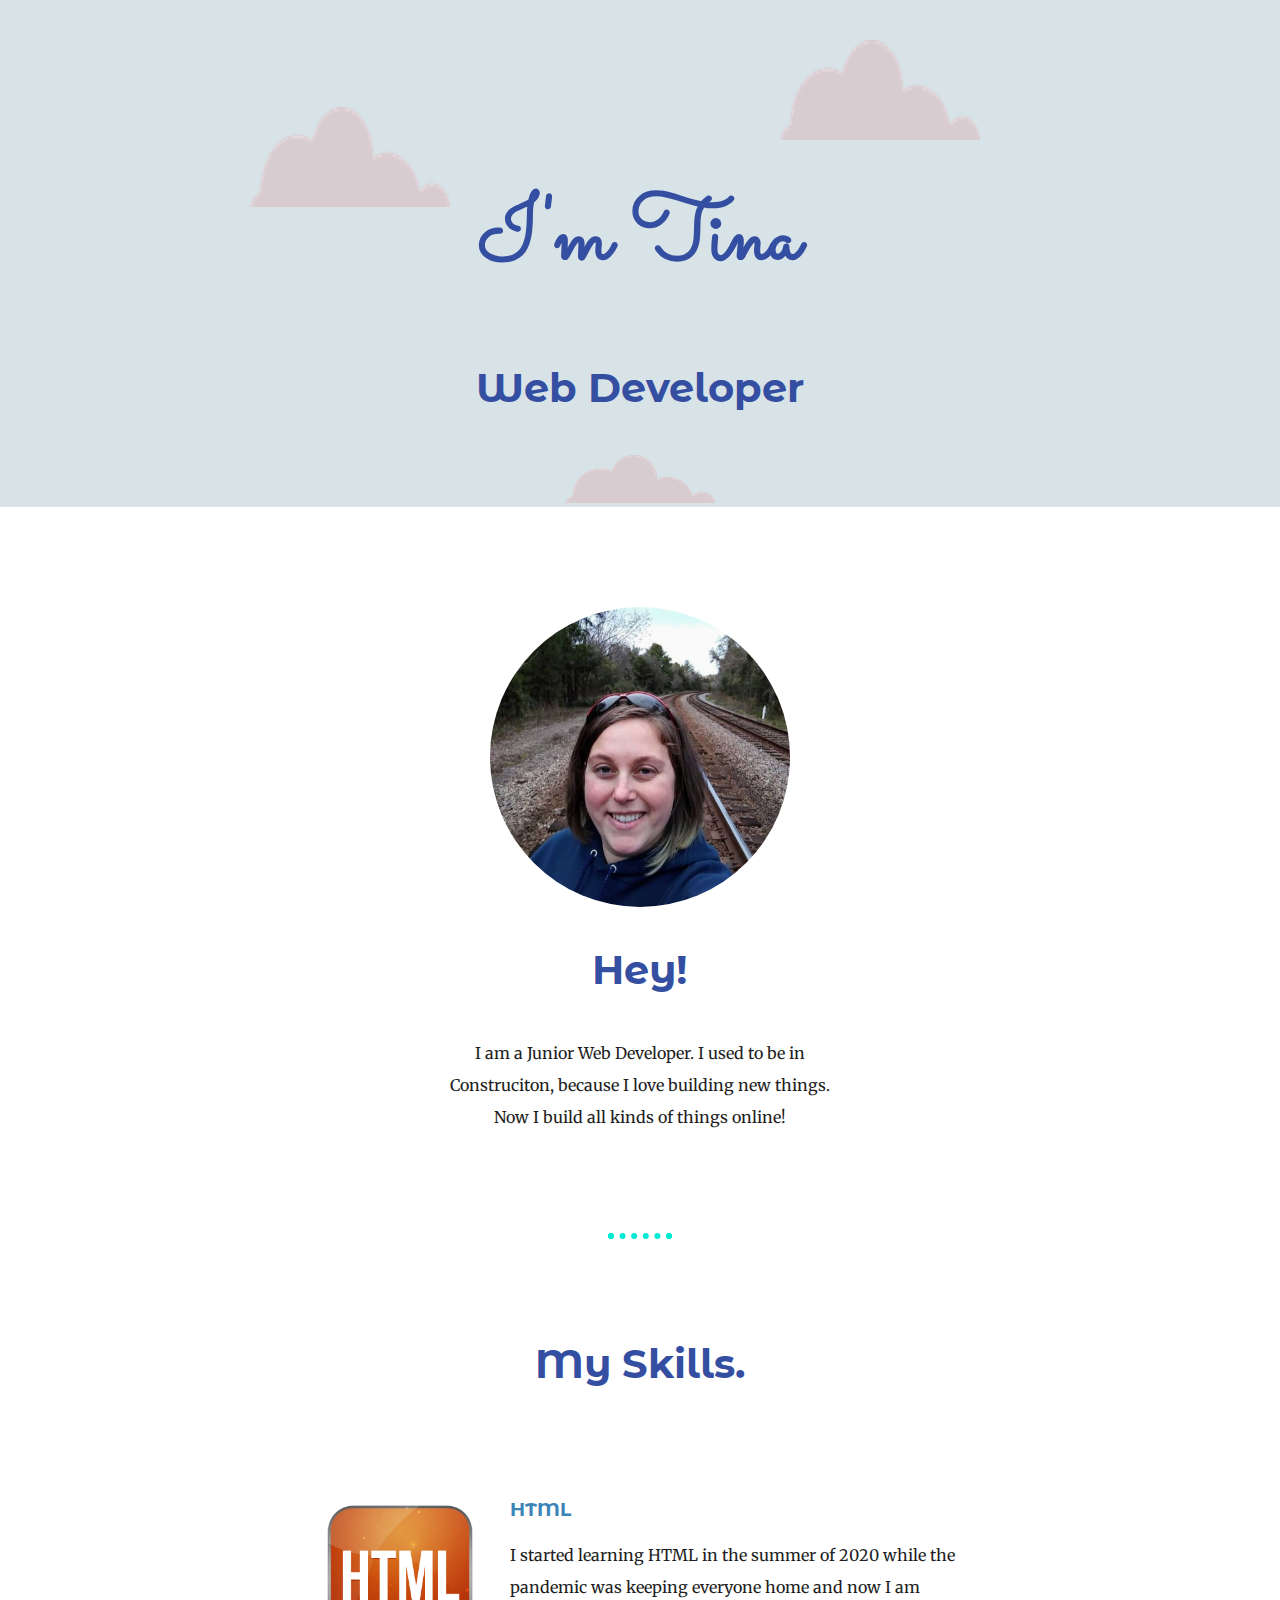
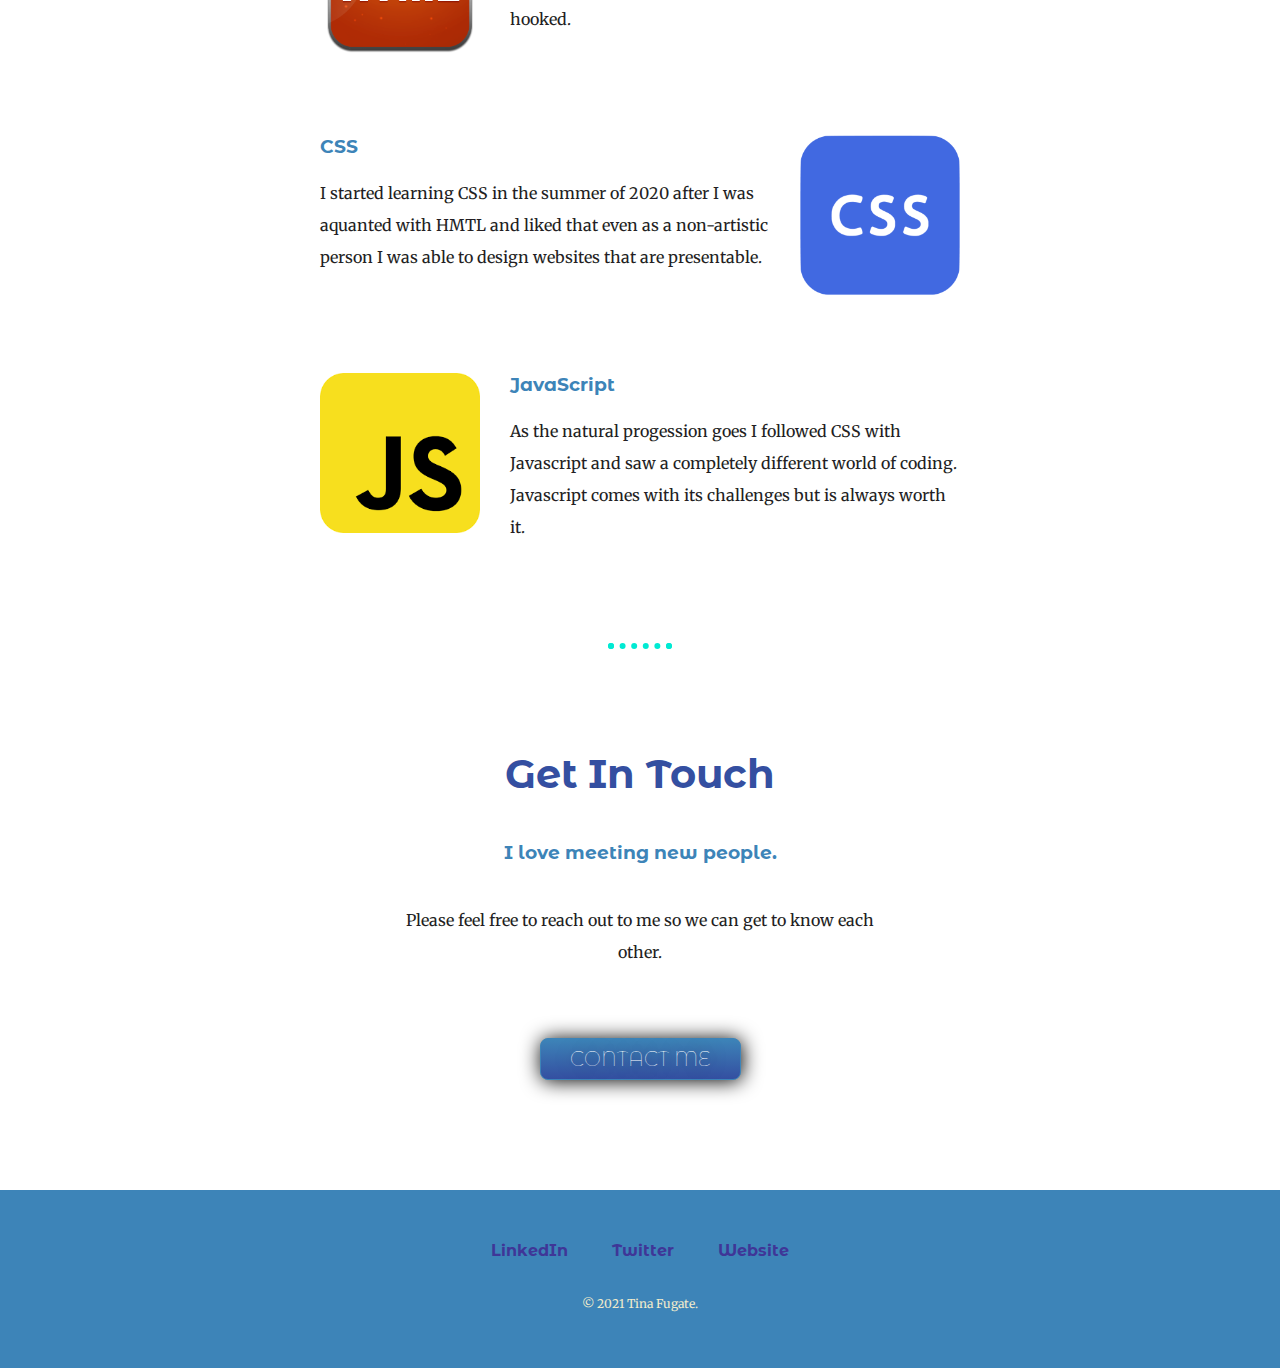
==== Updated CSS- My Site/index.html @ fb4b7ac9 "Add files via upload" ====
<!DOCTYPE html>
<html lang="en">
<head>
  <meta charset="UTF-8">
  <meta name="viewport" content="width=device-width, initial-scale=1.0">
  <meta http-equiv="X-UA-Compatible" content="ie=edge">
  <title>Tina Fugate</title>
  <link rel="stylesheet" href="css/style.css">
  <link rel="icon" href="favicon (1).ico">
  <link rel="preconnect" href="https://fonts.gstatic.com">
<link href="https://fonts.googleapis.com/css2?family=Merriweather:ital@1&family=Montserrat+Alternates:wght@200&family=Sacramento&display=swap" rel="stylesheet">
</head>
<body>
  <div class="top-container">
    <img class="top-cloud" src="images/cloud.png" alt="cloud-img">
    <h1>I'm Tina</h1>
    <h2>Web Developer</h2>
    <img class="bottom-cloud" src="images/cloud.png" alt="cloud-img">
    <img class="centered-cloud" src="images/cloud.png" alt="cloud-img">
    </div>
  <div class="middle-container">
    <div class="profile">
      <img class="me" src="images/Me.jfif" alt="Picture of Tina Fugate">
      <h2>Hey!</h2>
      <p class="intro">I am a Junior Web Developer. I used to be in Construciton, because I love building new things. Now I build all kinds of things online!</p>
    </div>
    <hr>
    <div class="skills">
      <h2>My Skills.</h2>
      <div class="skill-row">
        <img class="HTML" src="images/html.png" alt="HTML Icon">
        <h3>HTML</h3>
        <p>I started learning HTML in the summer of 2020 while the pandemic was keeping everyone home and now I am hooked.</p>
      </div>
      <div class="skill-row">
        <img class="css" src="images/css.png" alt="CSS Icon">
        <h3>CSS</h3>
        <p>I started learning CSS in the summer of 2020 after I was aquanted with HMTL and liked that even as a non-artistic person I was able to design websites that are presentable.</p>
      </div>
      <div class="skill-row">
        <img class="JS" src="images/JS.png" alt="JS Icon">
        <h3>JavaScript</h3>
        <p>As the natural progession goes I followed CSS with Javascript and saw a completely different world of coding. Javascript comes with its challenges but is always worth it.</p>
      </div>
    </div>
    <hr>
    <div class="contact-me">
      <h2>Get In Touch</h2>
      <h3>I love meeting new people.</h3>
      <p class="contact-message">Please feel free to reach out to me so we can get to know each other.</p>
      <a class="btn" href="mailto:cmfugate10@gmail.com">CONTACT ME</a>
    </div>
  </div>


  <div class="bottom-container">
    <a class="footer-link" href="https://www.linkedin.com/in/tina-fugate-a6144811/">LinkedIn</a>
    <a class="footer-link" href="https://twitter.com/Tfugate10">Twitter</a>
    <a class="footer-link" href="https://www.appbrewery.co/">Website</a>
    <p class="copyright">© 2021 Tina Fugate.</p>
  </div>
</body>
</html>
---- Updated CSS- My Site/css/style.css ----
body {
  margin: 0;
  text-align: center;
  font-family: 'Merriweather', serif;
  color:#231E23;

}

h1 {
  font-size: 5.625rem;
  margin: 50px auto 0 auto;
  font-family: 'Sacramento', cursive;
  color: #344fa1;
  line-height: 2;
}

h2 {
  font-family: 'Montserrat Alternates', sans-serif;
  font-size: 2.5rem;
  color: #344fa1;
  font-weight: bold;
padding-bottom: 10px;
}

h3 {
  font-family: 'Montserrat Alternates', sans-serif;
  color:#3d84b8;
}
p{
  line-height: 2;
}
anchor-tag{
  color: #3d84b8;
}

div {

}
hr{
  border: dotted #00ead3 6px;
  border-bottom: none;
  width: 4%;
  margin: 100px auto;

}
a{
  color:#3F3697;
  font-family: 'Montserrat Alternates', sans-serif;
  font-weight: bolder;
  margin: 10px 20px;
  text-decoration: none;

}
a:hover{
  color: #f0ebcc;
}

.top-container {
  position: relative;
  padding-top: 100px;
  background-color: #D8E3E7;
}

.intro{
  width: 30%;
  margin: auto;
}
.skill-row{
width:50%;
margin:100px auto;
text-align: left;

}



.middle-container {
  margin: 100px 0;
}

.bottom-container {
  background-color: #3D84B8;
padding: 50px 0 20px;
}

.bottom-cloud {
  position: absolute;
  left: 250px;
  bottom: 300px;
  width: 200px;
  height: 100px;
}
.contact-message{
  width: 40%;
  margin: 40px auto 60px;
}
.copyright{
  color: #f0ebcc;
  font-size: .75rem;
  padding: 20px 0;
}
.top-cloud {
  position: absolute;
  right: 300px;
  top: 40px;
  width: 200px;
  height: 100px;
}
.centered-cloud{
  right: 400px;
  bottom:150px;
}

.me {
  border-radius: 50%;
  width: 300px;
  height: 300px;
}

.HTML{
  width: 25%;
  float: left;
  margin-right: 30px;

}

.css{
  width: 25%;
  float: right;
  margin-left: 30px;
}

.JS{
  width: 25%;
  float: left;
  margin-right: 30px;
}
.btn {
   background: #3D84B8;
   background-image: -webkit-linear-gradient(top, #3D84B8, #344FA1);
   background-image: -moz-linear-gradient(top, #3D84B8, #344FA1);
   background-image: -ms-linear-gradient(top, #3D84B8, #344FA1);
   background-image: -o-linear-gradient(top, #3D84B8, #344FA1);
   background-image: -webkit-gradient(to bottom, #3D84B8, #344FA1);
   -webkit-border-radius: 8px;
   -moz-border-radius: 8px;
   border-radius: 8px;
   height: 0;
   line-height: 0;
   color: #FFFFFF;
  font-family: 'Montserrat Alternates', sans-serif;
   width: 159px;
   font-size: 20px;
   font-weight: 100;
   padding: 20px;
   -webkit-box-shadow: 1px 1px 20px 0 #000000;
   -moz-box-shadow: 1px 1px 20px 0 #000000;
   box-shadow: 1px 1px 20px 0 #000000;
   text-shadow: 1px 1px 20px #000000;
   border: solid #3D84B8 1px;
   text-decoration: none;
   display: inline-block;
   cursor: pointer;
   text-align: center;
}

.btn:hover {
   border: solid #3D84B8 1px;
   background: #344FA1;
   background-image: -webkit-linear-gradient(top, #3D84B8, #344FA1);
   background-image: -moz-linear-gradient(top, #3D84B8, #344FA1);
   background-image: -ms-linear-gradient(top, #3D84B8, #344FA1);
   background-image: -o-linear-gradient(top, #3D84B8, #344FA1);
   background-image: -webkit-gradient(to bottom, #3D84B8, #344FA1);
   -webkit-border-radius: 20px;
   -moz-border-radius: 20px;
   border-radius: 20px;
   text-decoration: none;
}
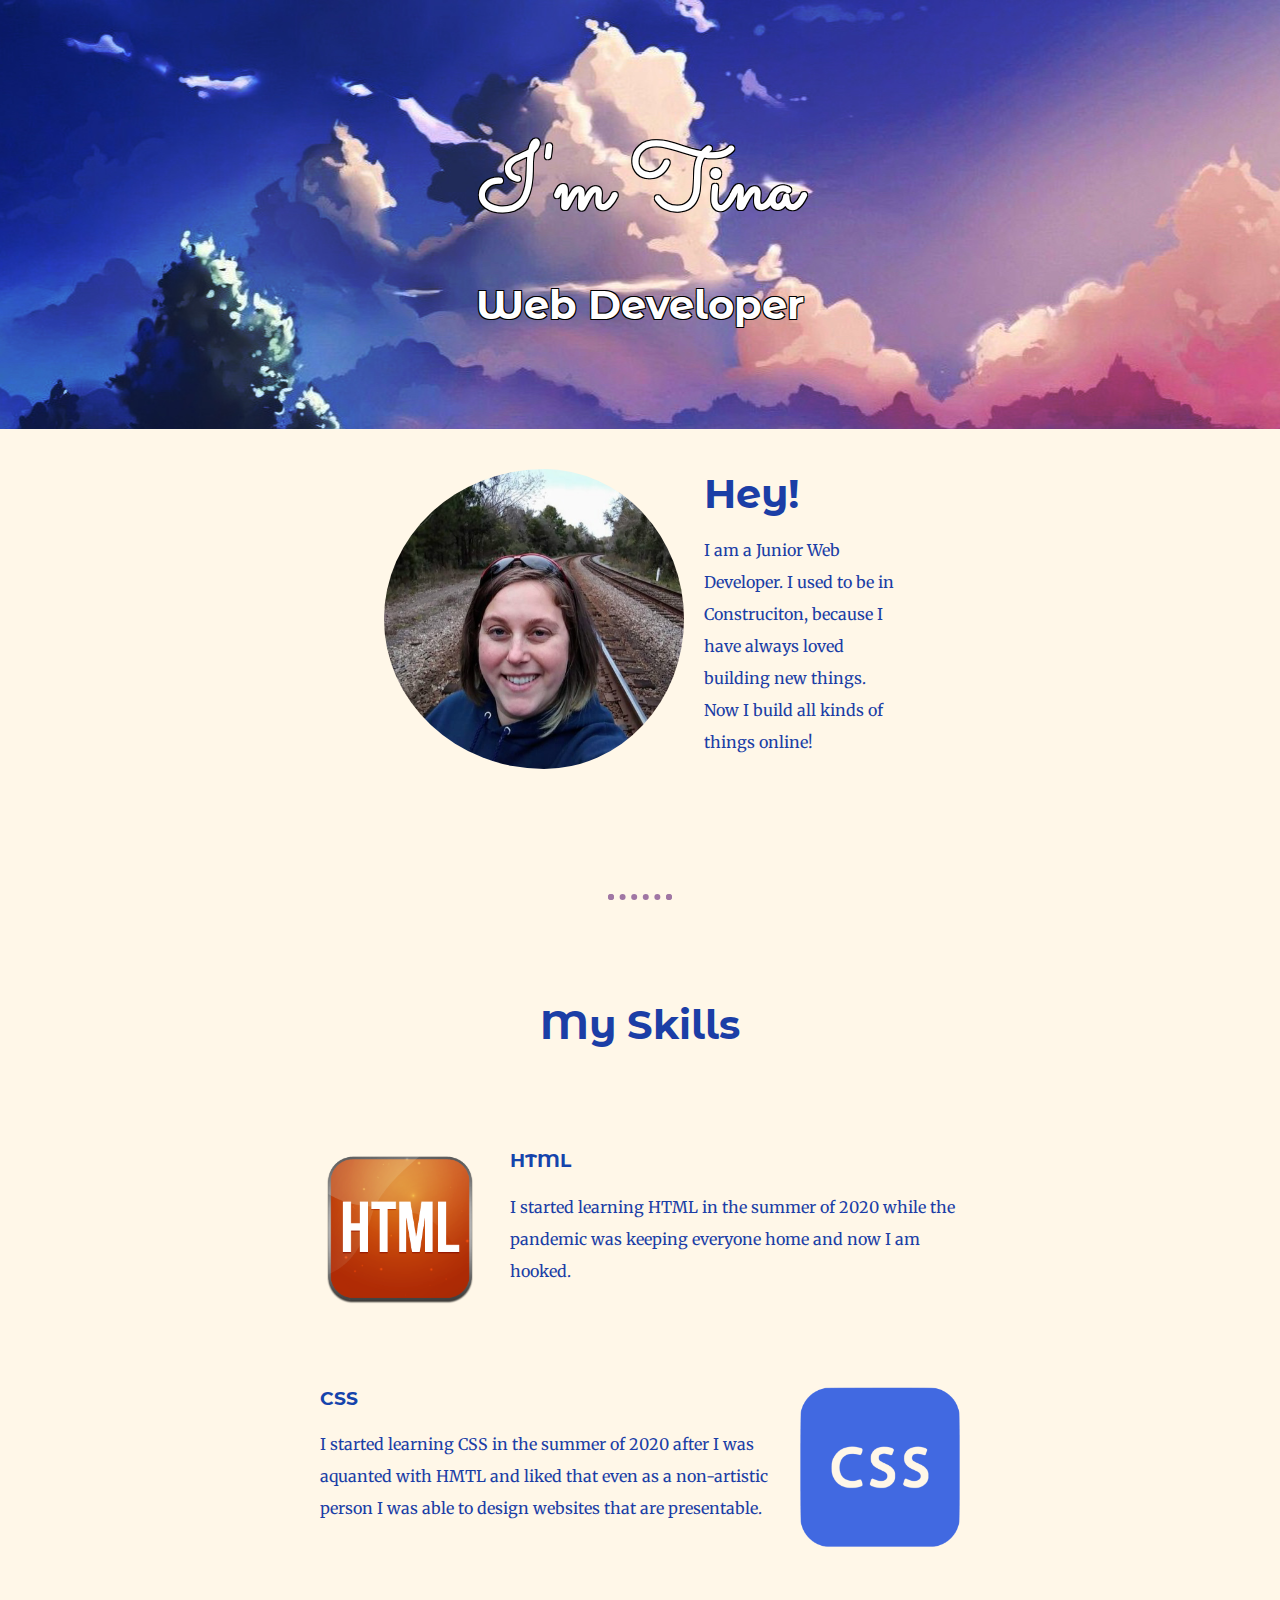
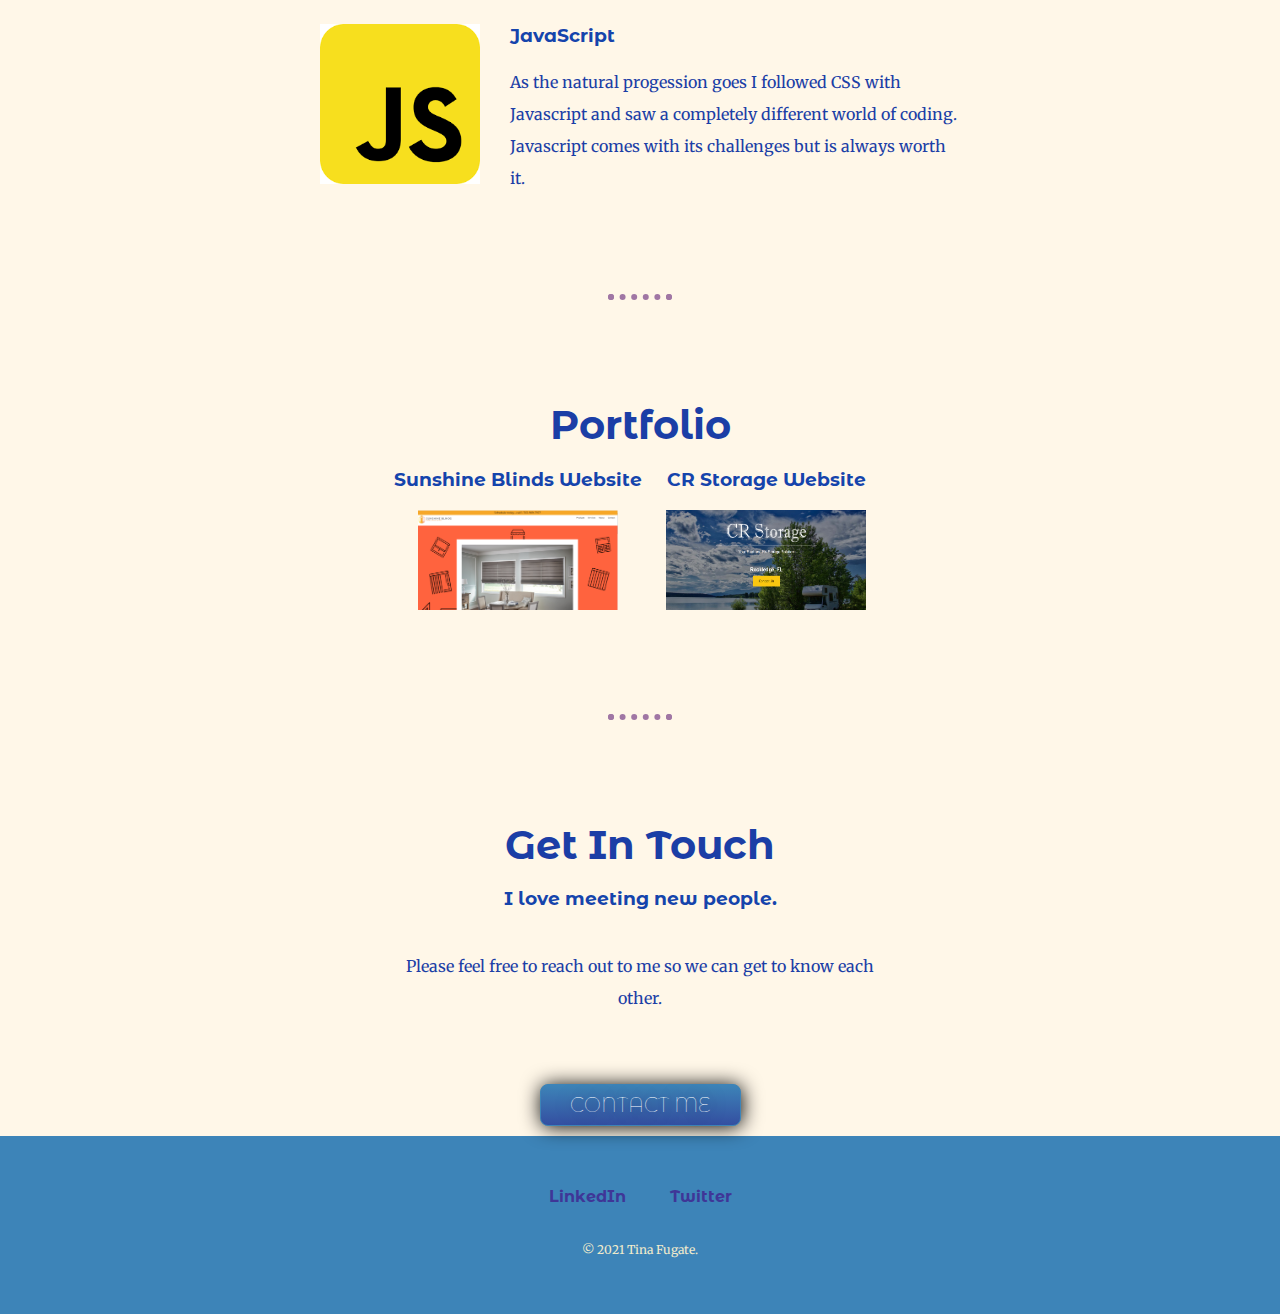
==== commit 0271bbd0: "Add files via upload" ====
--- a/Updated CSS- My Site/index.html
+++ b/Updated CSS- My Site/index.html
@@ -1,5 +1,6 @@
 <!DOCTYPE html>
 <html lang="en">
+
 <head>
   <meta charset="UTF-8">
   <meta name="viewport" content="width=device-width, initial-scale=1.0">
@@ -8,25 +9,23 @@
   <link rel="stylesheet" href="css/style.css">
   <link rel="icon" href="favicon (1).ico">
   <link rel="preconnect" href="https://fonts.gstatic.com">
-<link href="https://fonts.googleapis.com/css2?family=Merriweather:ital@1&family=Montserrat+Alternates:wght@200&family=Sacramento&display=swap" rel="stylesheet">
+  <link href="https://fonts.googleapis.com/css2?family=Merriweather:ital@1&family=Montserrat+Alternates:wght@200&family=Sacramento&display=swap" rel="stylesheet">
 </head>
+
 <body>
   <div class="top-container">
-    <img class="top-cloud" src="images/cloud.png" alt="cloud-img">
-    <h1>I'm Tina</h1>
-    <h2>Web Developer</h2>
-    <img class="bottom-cloud" src="images/cloud.png" alt="cloud-img">
-    <img class="centered-cloud" src="images/cloud.png" alt="cloud-img">
-    </div>
+    <h1 class="Tina">I'm Tina</h1>
+    <h2 class="Web">Web Developer</h2>
+  </div>
   <div class="middle-container">
     <div class="profile">
       <img class="me" src="images/Me.jfif" alt="Picture of Tina Fugate">
-      <h2>Hey!</h2>
-      <p class="intro">I am a Junior Web Developer. I used to be in Construciton, because I love building new things. Now I build all kinds of things online!</p>
-    </div>
+          <h2 class="Hey">Hey!</h2>
+        <p>I am a Junior Web Developer. I used to be in Construciton, because I have always loved building new things. Now I build all kinds of things online!</p>
+      </div>
     <hr>
     <div class="skills">
-      <h2>My Skills.</h2>
+      <h2>My Skills</h2>
       <div class="skill-row">
         <img class="HTML" src="images/html.png" alt="HTML Icon">
         <h3>HTML</h3>
@@ -44,6 +43,23 @@
       </div>
     </div>
     <hr>
+    <div class="Portfolio">
+      <h2>Portfolio</h2>
+      <div class="Blinds">
+        <h3>Sunshine Blinds Website</h3>
+        <a href="https://mysunshineblinds.com/">
+          <img class="Sunshine" src="images/Sunshine.png" alt="Sunshine Blinds Website">
+        </a>
+      </div>
+      <div class="CR">
+        <h3>CR Storage Website</h3>
+        <a href="https://crstoragerockledge.com/">
+          <img class="CRStorage" src="images/CRStorage.png" alt="CR Storage Website">
+        </a>
+      </div>
+
+    </div>
+    <hr>
     <div class="contact-me">
       <h2>Get In Touch</h2>
       <h3>I love meeting new people.</h3>
@@ -56,8 +72,8 @@
   <div class="bottom-container">
     <a class="footer-link" href="https://www.linkedin.com/in/tina-fugate-a6144811/">LinkedIn</a>
     <a class="footer-link" href="https://twitter.com/Tfugate10">Twitter</a>
-    <a class="footer-link" href="https://www.appbrewery.co/">Website</a>
     <p class="copyright">© 2021 Tina Fugate.</p>
   </div>
 </body>
+
 </html>
--- a/Updated CSS- My Site/css/style.css
+++ b/Updated CSS- My Site/css/style.css
@@ -1,43 +1,59 @@
 body {
   margin: 0;
-  text-align: center;
   font-family: 'Merriweather', serif;
   color:#231E23;
+  text-align: center;
 
 }
 
 h1 {
   font-size: 5.625rem;
-  margin: 50px auto 0 auto;
   font-family: 'Sacramento', cursive;
-  color: #344fa1;
+  color: #1B3EA6;
   line-height: 2;
+  margin: auto;
+}
+.Tina {
+  color: #ffffff;
+  padding-top: 100px;
+  text-shadow: -1px 1px 0 #000,
+                          1px 1px 0 #000,
+                         1px -1px 0 #000,
+                        -1px -1px 0 #000;
+}
+.Web {
+  color: #ffffff;
+  text-shadow: -1px 1px 0 #000,
+                          1px 1px 0 #000,
+                         1px -1px 0 #000,
+                        -1px -1px 0 #000;
+  padding-bottom: 100px;
 }
 
 h2 {
   font-family: 'Montserrat Alternates', sans-serif;
+  margin: auto;
   font-size: 2.5rem;
-  color: #344fa1;
+  color: #1B3EA6;
   font-weight: bold;
-padding-bottom: 10px;
+
 }
 
 h3 {
   font-family: 'Montserrat Alternates', sans-serif;
-  color:#3d84b8;
+  color: #1544AC;
+
 }
 p{
   line-height: 2;
+  color:#1B3EA6;
 }
 anchor-tag{
   color: #3d84b8;
 }
 
-div {
-
-}
 hr{
-  border: dotted #00ead3 6px;
+  border: dotted #A076A4 6px;
   border-bottom: none;
   width: 4%;
   margin: 100px auto;
@@ -56,66 +72,63 @@
 }
 
 .top-container {
-  position: relative;
-  padding-top: 100px;
-  background-color: #D8E3E7;
-}
-
-.intro{
-  width: 30%;
+background-image: url("../images/TopPic2.jpg");
+height: auto;
+width: auto;
+background-position: top;
+}
+
+.me {
+  border-radius: 50%;
+  width: 300px;
+  height: 300px;
+  float: left;
+  padding-right: 20px;
+  }
+
+.profile {
+  padding: 40px 0px 20px 0px;
+  text-align: left;
+  width: 40%;
   margin: auto;
 }
+
+
+.Hey {
+  color: #1B3EA6;
+}
+
+
 .skill-row{
 width:50%;
 margin:100px auto;
 text-align: left;
-
-}
-
-
+}
 
 .middle-container {
-  margin: 100px 0;
-}
+  background-color: #fff7e8;
+  padding: 10px auto auto auto;
+  position: center;
+}
+
 
 .bottom-container {
-  background-color: #3D84B8;
+background-color: #3D84B8;
 padding: 50px 0 20px;
-}
-
-.bottom-cloud {
-  position: absolute;
-  left: 250px;
-  bottom: 300px;
-  width: 200px;
-  height: 100px;
-}
+text-align: center;
+}
+
 .contact-message{
   width: 40%;
   margin: 40px auto 60px;
+
 }
 .copyright{
   color: #f0ebcc;
   font-size: .75rem;
   padding: 20px 0;
 }
-.top-cloud {
-  position: absolute;
-  right: 300px;
-  top: 40px;
-  width: 200px;
-  height: 100px;
-}
-.centered-cloud{
-  right: 400px;
-  bottom:150px;
-}
-
-.me {
-  border-radius: 50%;
-  width: 300px;
-  height: 300px;
-}
+
 
 .HTML{
   width: 25%;
@@ -135,6 +148,25 @@
   float: left;
   margin-right: 30px;
 }
+
+.Blinds {
+display: inline-block;
+}
+
+.CR {
+  display: inline-block;
+}
+
+.Sunshine {
+  width: 200px;
+  height: 100px;
+}
+
+.CRStorage {
+  width: 200px;
+  height: 100px;
+}
+
 .btn {
    background: #3D84B8;
    background-image: -webkit-linear-gradient(top, #3D84B8, #344FA1);
